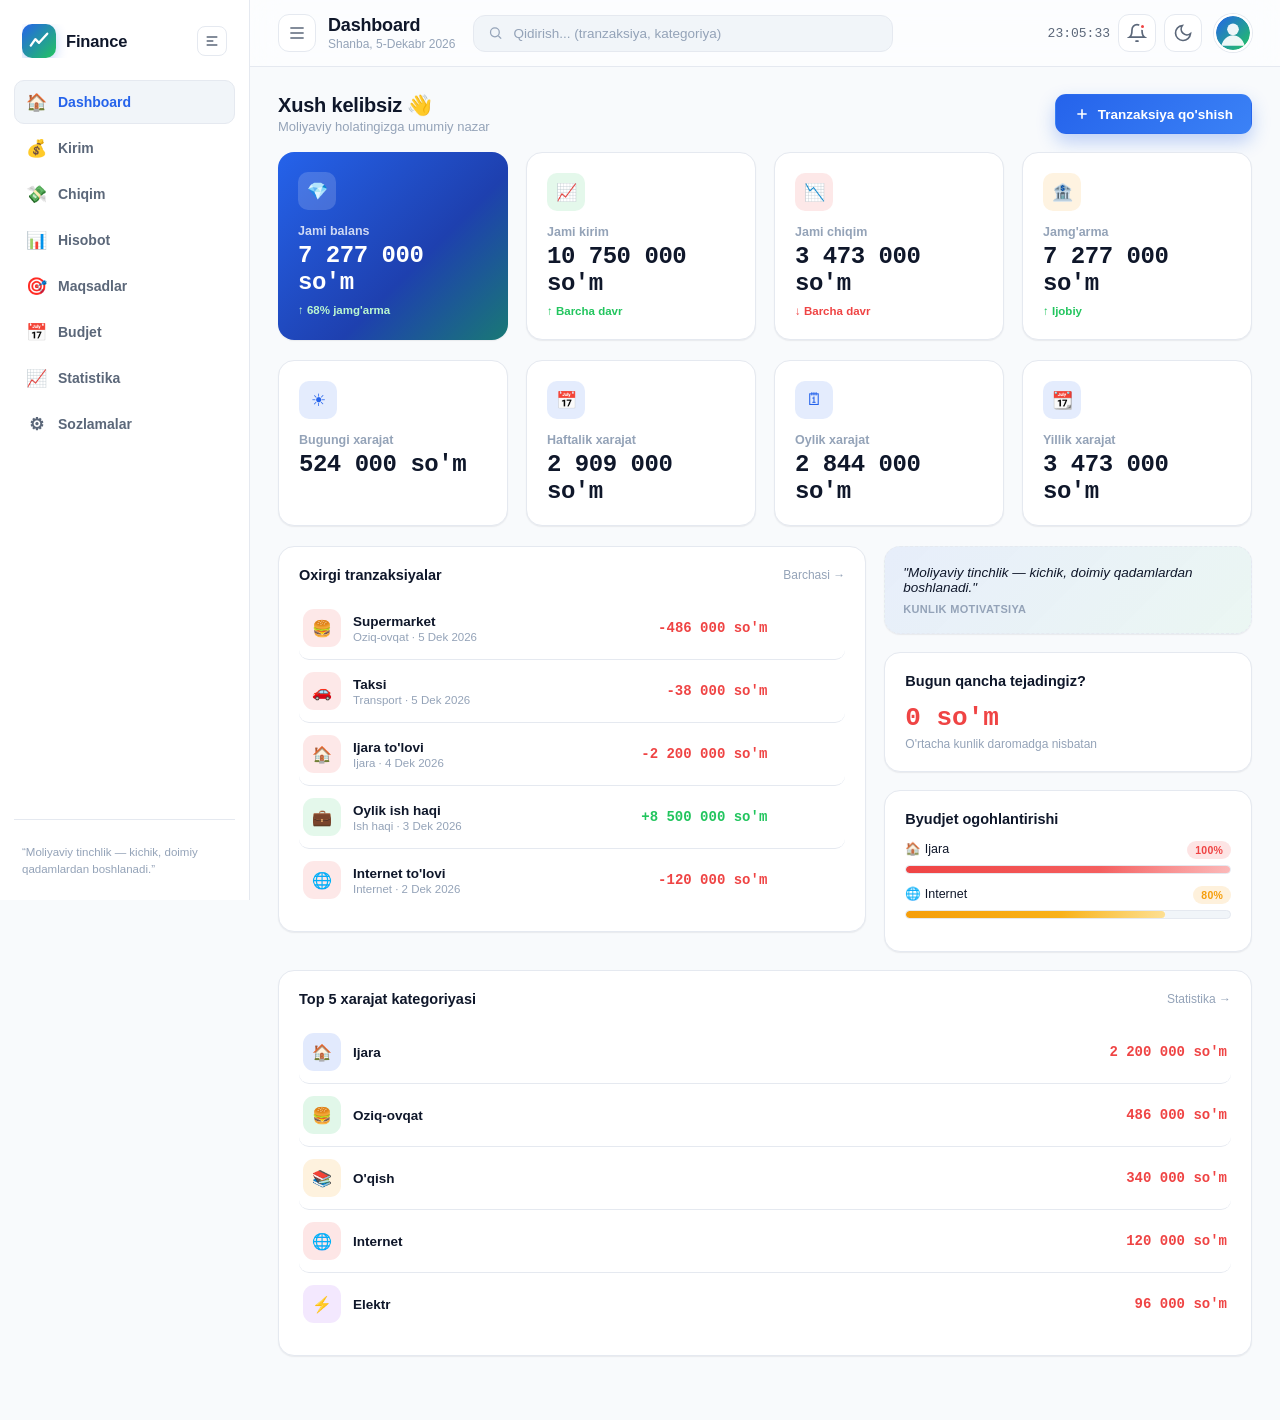
==== index.html @ dc8021df "Add files via upload" ====
<!DOCTYPE html>
<html lang="uz">
<head>
<meta charset="UTF-8">
<meta name="viewport" content="width=device-width, initial-scale=1.0">
<title>Smart Finance Dashboard</title>
<link rel="stylesheet" href="style.css">
</head>
<body>

  <!-- ============ LOADING SCREEN ============ -->
  <div id="loading-screen" class="loading-screen">
    <div class="loader-brand">
      <div class="loader-mark">
        <svg viewBox="0 0 48 48" width="48" height="48">
          <path d="M6 34 L16 20 L24 28 L42 8" fill="none" stroke="url(#loaderGrad)" stroke-width="4" stroke-linecap="round" stroke-linejoin="round"/>
          <defs>
            <linearGradient id="loaderGrad" x1="0" y1="0" x2="1" y2="1">
              <stop offset="0" stop-color="#2563EB"/>
              <stop offset="1" stop-color="#22C55E"/>
            </linearGradient>
          </defs>
        </svg>
      </div>
      <div class="loader-title">Smart Finance</div>
      <div class="loader-bar"><span id="loader-progress"></span></div>
    </div>
  </div>

  <!-- ============ APP SHELL ============ -->
  <div id="app" class="app">

    <!-- ===== SIDEBAR ===== -->
    <aside class="sidebar" id="sidebar">
      <div class="sidebar-top">
        <div class="brand">
          <div class="brand-mark">
            <svg viewBox="0 0 48 48" width="22" height="22">
              <path d="M6 34 L16 20 L24 28 L42 8" fill="none" stroke="#fff" stroke-width="5" stroke-linecap="round" stroke-linejoin="round"/>
            </svg>
          </div>
          <span class="brand-name">Finance</span>
        </div>
        <button class="sidebar-toggle" id="sidebarToggle" title="Yig'ish/Yoyish">
          <svg width="18" height="18" viewBox="0 0 24 24" fill="none" stroke="currentColor" stroke-width="2"><path d="M4 6h16M4 12h10M4 18h16"/></svg>
        </button>
      </div>

      <nav class="nav" id="nav">
        <div class="nav-indicator" id="navIndicator"></div>
        <a href="#/dashboard" class="nav-item" data-route="dashboard">
          <span class="nav-icon">🏠</span><span class="nav-label">Dashboard</span>
        </a>
        <a href="#/income" class="nav-item" data-route="income">
          <span class="nav-icon">💰</span><span class="nav-label">Kirim</span>
        </a>
        <a href="#/expense" class="nav-item" data-route="expense">
          <span class="nav-icon">💸</span><span class="nav-label">Chiqim</span>
        </a>
        <a href="#/reports" class="nav-item" data-route="reports">
          <span class="nav-icon">📊</span><span class="nav-label">Hisobot</span>
        </a>
        <a href="#/goals" class="nav-item" data-route="goals">
          <span class="nav-icon">🎯</span><span class="nav-label">Maqsadlar</span>
        </a>
        <a href="#/budget" class="nav-item" data-route="budget">
          <span class="nav-icon">📅</span><span class="nav-label">Budjet</span>
        </a>
        <a href="#/stats" class="nav-item" data-route="stats">
          <span class="nav-icon">📈</span><span class="nav-label">Statistika</span>
        </a>
        <a href="#/settings" class="nav-item" data-route="settings">
          <span class="nav-icon">⚙</span><span class="nav-label">Sozlamalar</span>
        </a>
      </nav>

      <div class="sidebar-bottom">
        <div class="mini-quote" id="miniQuote"></div>
      </div>
    </aside>

    <!-- ===== MAIN COLUMN ===== -->
    <div class="main-col">

      <!-- ===== HEADER ===== -->
      <header class="header">
        <div class="header-left">
          <button class="icon-btn mobile-menu-btn" id="mobileMenuBtn" title="Menyu">
            <svg width="20" height="20" viewBox="0 0 24 24" fill="none" stroke="currentColor" stroke-width="2"><path d="M4 6h16M4 12h16M4 18h16"/></svg>
          </button>
          <div>
            <div class="header-title" id="pageTitle">Dashboard</div>
            <div class="header-sub" id="headerDate">—</div>
          </div>
        </div>

        <div class="header-search">
          <svg width="16" height="16" viewBox="0 0 24 24" fill="none" stroke="currentColor" stroke-width="2"><circle cx="11" cy="11" r="7"/><path d="M21 21l-4.3-4.3"/></svg>
          <input type="text" id="globalSearch" placeholder="Qidirish... (tranzaksiya, kategoriya)" autocomplete="off">
          <div class="search-results" id="searchResults"></div>
        </div>

        <div class="header-right">
          <div class="header-clock" id="headerClock">00:00:00</div>
          <button class="icon-btn" id="notifBtn" title="Bildirishnomalar">
            <svg width="20" height="20" viewBox="0 0 24 24" fill="none" stroke="currentColor" stroke-width="2"><path d="M18 8a6 6 0 0 0-12 0c0 7-3 9-3 9h18s-3-2-3-9"/><path d="M13.7 21a2 2 0 0 1-3.4 0"/></svg>
            <span class="notif-dot" id="notifDot"></span>
          </button>
          <button class="icon-btn" id="darkModeBtn" title="Tungi rejim">
            <svg width="20" height="20" viewBox="0 0 24 24" fill="none" stroke="currentColor" stroke-width="2" id="themeIcon"><path d="M21 12.8A9 9 0 1 1 11.2 3 7 7 0 0 0 21 12.8z"/></svg>
          </button>
          <div class="user-menu" id="userMenu">
            <img src="avatar.svg" alt="Foydalanuvchi" class="avatar" id="avatarImg">
            <div class="user-dropdown" id="userDropdown">
              <div class="user-dropdown-name" id="dropdownName">Foydalanuvchi</div>
              <a href="#/settings" data-route="settings">Profilni tahrirlash</a>
              <a href="#" id="printBtn">Chop etish</a>
              <a href="#" id="exportPdfBtn">PDF eksport</a>
              <a href="#" id="exportExcelBtn">Excel eksport</a>
            </div>
          </div>
        </div>
      </header>

      <!-- ===== DYNAMIC MAIN ===== -->
      <main id="main" class="main"></main>
    </div>
  </div>

  <!-- ===== TOAST CONTAINER ===== -->
  <div class="toast-container" id="toastContainer"></div>

  <!-- ===== MODAL ROOT ===== -->
  <div class="modal-overlay" id="modalOverlay">
    <div class="modal" id="modalRoot"></div>
  </div>

  <!-- ===== CONFETTI CANVAS ===== -->
  <canvas id="confettiCanvas" class="confetti-canvas"></canvas>

  <script src="script.js"></script>
</body>
</html>
---- style.css ----
/* ===================================================================
   SMART FINANCE DASHBOARD — STYLE SYSTEM
   Design language: quiet SaaS surface (Stripe/Linear inspired),
   one signature move: the sliding sidebar indicator + gradient
   balance ribbon on the hero stat card.
=================================================================== */

:root{
  --primary:#2563EB;
  --primary-dark:#1D4ED8;
  --success:#22C55E;
  --danger:#EF4444;
  --warning:#F59E0B;
  --bg:#F8FAFC;
  --bg-dark:#111827;

  --surface:#FFFFFF;
  --surface-alt:#F1F5F9;
  --border:#E5E9F0;
  --text:#0F172A;
  --text-soft:#5B6779;
  --text-faint:#94A3B8;

  --radius:16px;
  --radius-sm:10px;
  --radius-lg:22px;

  --shadow-sm:0 1px 2px rgba(15,23,42,.04), 0 1px 1px rgba(15,23,42,.03);
  --shadow-md:0 8px 24px rgba(15,23,42,.06), 0 2px 6px rgba(15,23,42,.04);
  --shadow-lg:0 20px 50px rgba(15,23,42,.10), 0 6px 16px rgba(15,23,42,.05);

  --glass-bg:rgba(255,255,255,.6);
  --glass-border:rgba(255,255,255,.4);

  --font-ui: -apple-system, BlinkMacSystemFont, "Inter", "Segoe UI", Roboto, Helvetica, Arial, sans-serif;
  --font-num: "SF Mono", "JetBrains Mono", "Consolas", monospace;

  --sidebar-w:250px;
  --sidebar-w-collapsed:76px;

  --dur-fast:.15s;
  --dur:.28s;
  --dur-slow:.5s;
  --ease: cubic-bezier(.22,.8,.24,1);
}

[data-theme="dark"]{
  --bg:#0B1220;
  --bg-dark:#111827;
  --surface:#151E30;
  --surface-alt:#1B2438;
  --border:#232E45;
  --text:#EEF2F8;
  --text-soft:#94A3B8;
  --text-faint:#5B6779;

  --glass-bg:rgba(21,30,48,.6);
  --glass-border:rgba(255,255,255,.06);

  --shadow-sm:0 1px 2px rgba(0,0,0,.3);
  --shadow-md:0 8px 24px rgba(0,0,0,.35);
  --shadow-lg:0 20px 50px rgba(0,0,0,.45);
}

*,*::before,*::after{ box-sizing:border-box; }
html,body{ height:100%; }
body{
  margin:0;
  font-family:var(--font-ui);
  background:var(--bg);
  color:var(--text);
  -webkit-font-smoothing:antialiased;
  transition:background var(--dur) var(--ease), color var(--dur) var(--ease);
  overflow-x:hidden;
}
a{ color:inherit; text-decoration:none; }
button{ font-family:inherit; }
::selection{ background:rgba(37,99,235,.18); }

/* scrollbar */
::-webkit-scrollbar{ width:10px; height:10px; }
::-webkit-scrollbar-track{ background:transparent; }
::-webkit-scrollbar-thumb{ background:var(--border); border-radius:10px; }
::-webkit-scrollbar-thumb:hover{ background:var(--text-faint); }

/* =================== LOADING SCREEN =================== */
.loading-screen{
  position:fixed; inset:0; z-index:9999;
  display:flex; align-items:center; justify-content:center;
  background:var(--bg);
  transition:opacity var(--dur-slow) var(--ease), visibility var(--dur-slow);
}
.loading-screen.hide{ opacity:0; visibility:hidden; pointer-events:none; }
.loader-brand{ display:flex; flex-direction:column; align-items:center; gap:14px; }
.loader-mark{ animation:loaderPulse 1.4s ease-in-out infinite; }
@keyframes loaderPulse{ 0%,100%{ transform:scale(1); opacity:1;} 50%{ transform:scale(1.08); opacity:.7;} }
.loader-title{ font-weight:700; font-size:15px; letter-spacing:.02em; color:var(--text-soft); }
.loader-bar{ width:160px; height:3px; border-radius:3px; background:var(--border); overflow:hidden; }
.loader-bar span{
  display:block; height:100%; width:0%;
  background:linear-gradient(90deg, var(--primary), var(--success));
  animation:loaderFill 1.1s var(--ease) forwards;
}
@keyframes loaderFill{ to{ width:100%; } }

/* =================== APP SHELL =================== */
.app{ display:flex; min-height:100vh; }

/* =================== SIDEBAR =================== */
.sidebar{
  width:var(--sidebar-w);
  flex-shrink:0;
  background:var(--surface);
  border-right:1px solid var(--border);
  display:flex; flex-direction:column;
  padding:20px 14px;
  position:sticky; top:0; height:100vh;
  transition:width var(--dur) var(--ease), transform var(--dur) var(--ease);
  z-index:100;
}
.sidebar.collapsed{ width:var(--sidebar-w-collapsed); }

.sidebar-top{ display:flex; align-items:center; justify-content:space-between; padding:4px 8px 22px; }
.brand{ display:flex; align-items:center; gap:10px; overflow:hidden; }
.brand-mark{
  width:34px; height:34px; border-radius:10px; flex-shrink:0;
  background:linear-gradient(135deg, var(--primary), var(--success));
  display:flex; align-items:center; justify-content:center;
  box-shadow:0 4px 12px rgba(37,99,235,.28);
}
.brand-name{ font-weight:800; font-size:16.5px; letter-spacing:-.01em; white-space:nowrap; transition:opacity var(--dur); }
.sidebar.collapsed .brand-name{ opacity:0; width:0; }

.sidebar-toggle{
  width:30px; height:30px; border-radius:8px; border:1px solid var(--border);
  background:transparent; color:var(--text-soft); cursor:pointer;
  display:flex; align-items:center; justify-content:center;
  transition:background var(--dur-fast), color var(--dur-fast);
  flex-shrink:0;
}
.sidebar-toggle:hover{ background:var(--surface-alt); color:var(--text); }

.nav{ position:relative; display:flex; flex-direction:column; gap:2px; flex:1; }
.nav-indicator{
  position:absolute; left:0; width:100%; height:44px;
  background:var(--surface-alt);
  border-radius:var(--radius-sm);
  transition:transform var(--dur) var(--ease);
  z-index:0;
  border:1px solid var(--border);
}
.nav-item{
  position:relative; z-index:1;
  display:flex; align-items:center; gap:12px;
  height:44px; padding:0 12px;
  border-radius:var(--radius-sm);
  color:var(--text-soft);
  font-size:14px; font-weight:600;
  transition:color var(--dur-fast);
  white-space:nowrap; overflow:hidden;
}
.nav-item:hover{ color:var(--text); }
.nav-item.active{ color:var(--primary); }
.nav-icon{ font-size:17px; width:20px; text-align:center; flex-shrink:0; }
.sidebar.collapsed .nav-label{ opacity:0; width:0; }
.sidebar.collapsed .nav-item{ justify-content:center; padding:0; }
.sidebar.collapsed .nav-icon{ width:auto; }

.sidebar-bottom{ padding-top:14px; border-top:1px solid var(--border); }
.mini-quote{
  font-size:11.5px; color:var(--text-faint); line-height:1.5; padding:10px 8px 2px;
  transition:opacity var(--dur);
}
.sidebar.collapsed .mini-quote{ opacity:0; height:0; padding:0; overflow:hidden; }

/* =================== MAIN COLUMN =================== */
.main-col{ flex:1; min-width:0; display:flex; flex-direction:column; }

/* =================== HEADER =================== */
.header{
  position:sticky; top:0; z-index:50;
  display:flex; align-items:center; gap:18px;
  padding:14px 28px;
  background:var(--glass-bg);
  backdrop-filter:blur(14px) saturate(160%);
  -webkit-backdrop-filter:blur(14px) saturate(160%);
  border-bottom:1px solid var(--border);
}
.header-left{ display:flex; align-items:center; gap:12px; }
.header-title{ font-size:18px; font-weight:800; letter-spacing:-.01em; }
.header-sub{ font-size:12px; color:var(--text-faint); margin-top:1px; }
.mobile-menu-btn{ display:none; }

.header-search{
  position:relative;
  flex:1; max-width:420px;
  display:flex; align-items:center; gap:8px;
  background:var(--surface-alt);
  border:1px solid var(--border);
  border-radius:12px;
  padding:9px 14px;
  color:var(--text-faint);
  transition:border-color var(--dur-fast), box-shadow var(--dur-fast);
}
.header-search:focus-within{ border-color:var(--primary); box-shadow:0 0 0 4px rgba(37,99,235,.10); }
.header-search input{
  border:none; outline:none; background:transparent; width:100%;
  color:var(--text); font-size:13.5px; font-family:inherit;
}
.header-search input::placeholder{ color:var(--text-faint); }
.search-results{
  position:absolute; top:calc(100% + 8px); left:0; right:0;
  background:var(--surface); border:1px solid var(--border);
  border-radius:var(--radius-sm); box-shadow:var(--shadow-lg);
  max-height:320px; overflow-y:auto; display:none; z-index:60;
}
.search-results.show{ display:block; animation:fadeSlideDown var(--dur-fast) var(--ease); }
.search-item{ padding:10px 14px; display:flex; justify-content:space-between; gap:10px; cursor:pointer; border-bottom:1px solid var(--border); font-size:13px; }
.search-item:last-child{ border-bottom:none; }
.search-item:hover{ background:var(--surface-alt); }
.search-item .si-name{ font-weight:600; }
.search-item .si-meta{ color:var(--text-faint); font-size:11.5px; }
.search-empty{ padding:16px; text-align:center; color:var(--text-faint); font-size:13px; }

.header-right{ display:flex; align-items:center; gap:8px; margin-left:auto; }
.header-clock{ font-family:var(--font-num); font-size:13px; color:var(--text-soft); min-width:74px; text-align:right; }

.icon-btn{
  position:relative;
  width:38px; height:38px; border-radius:11px;
  border:1px solid var(--border); background:var(--surface);
  color:var(--text-soft); cursor:pointer;
  display:flex; align-items:center; justify-content:center;
  transition:transform var(--dur-fast), background var(--dur-fast), color var(--dur-fast);
}
.icon-btn:hover{ background:var(--surface-alt); color:var(--text); transform:translateY(-1px); }
.icon-btn:active{ transform:translateY(0) scale(.94); }
.notif-dot{
  position:absolute; top:8px; right:9px; width:7px; height:7px; border-radius:50%;
  background:var(--danger); border:2px solid var(--surface); display:none;
}
.notif-dot.show{ display:block; }

.user-menu{ position:relative; margin-left:4px; }
.avatar{ width:38px; height:38px; border-radius:50%; cursor:pointer; border:2px solid var(--surface); box-shadow:0 0 0 1px var(--border); display:block; }
.user-dropdown{
  position:absolute; top:calc(100% + 10px); right:0; min-width:200px;
  background:var(--surface); border:1px solid var(--border); border-radius:var(--radius-sm);
  box-shadow:var(--shadow-lg); padding:8px; display:none; z-index:60;
}
.user-dropdown.show{ display:block; animation:fadeSlideDown var(--dur-fast) var(--ease); }
.user-dropdown-name{ font-size:12.5px; font-weight:700; color:var(--text-faint); padding:6px 10px 8px; border-bottom:1px solid var(--border); margin-bottom:4px; }
.user-dropdown a{ display:block; padding:9px 10px; font-size:13.5px; border-radius:8px; color:var(--text); }
.user-dropdown a:hover{ background:var(--surface-alt); }

@keyframes fadeSlideDown{ from{ opacity:0; transform:translateY(-6px);} to{ opacity:1; transform:translateY(0);} }

/* =================== MAIN CONTENT =================== */
.main{ padding:26px 28px 60px; flex:1; }
.view{ animation:viewIn var(--dur) var(--ease); }
@keyframes viewIn{ from{ opacity:0; transform:translateY(8px);} to{ opacity:1; transform:translateY(0);} }

.section-head{ display:flex; align-items:flex-end; justify-content:space-between; gap:14px; margin-bottom:18px; flex-wrap:wrap; }
.section-head h2{ font-size:20px; margin:0 0 2px; font-weight:800; letter-spacing:-.01em; }
.section-head p{ margin:0; color:var(--text-faint); font-size:13px; }

/* buttons */
.btn{
  display:inline-flex; align-items:center; justify-content:center; gap:8px;
  height:40px; padding:0 18px; border-radius:11px; border:1px solid transparent;
  font-weight:700; font-size:13.5px; cursor:pointer;
  transition:transform var(--dur-fast), box-shadow var(--dur-fast), background var(--dur-fast), filter var(--dur-fast);
  position:relative; overflow:hidden;
}
.btn:active{ transform:scale(.97); }
.btn-primary{ background:linear-gradient(135deg, var(--primary), #3B82F6); color:#fff; box-shadow:0 8px 18px rgba(37,99,235,.28); }
.btn-primary:hover{ filter:brightness(1.06); box-shadow:0 10px 22px rgba(37,99,235,.36); }
.btn-outline{ background:var(--surface); border-color:var(--border); color:var(--text); }
.btn-outline:hover{ background:var(--surface-alt); }
.btn-danger-ghost{ background:transparent; color:var(--danger); border-color:transparent; }
.btn-danger-ghost:hover{ background:rgba(239,68,68,.08); }
.btn-sm{ height:32px; padding:0 12px; font-size:12.5px; border-radius:9px; }
.btn-icon-only{ width:40px; padding:0; }

/* ripple */
.ripple{ position:absolute; border-radius:50%; background:rgba(255,255,255,.5); transform:scale(0); animation:rippleAnim .6s var(--ease); pointer-events:none; }
[data-theme="dark"] .btn-outline .ripple{ background:rgba(255,255,255,.15); }
@keyframes rippleAnim{ to{ transform:scale(3); opacity:0; } }

/* =================== CARDS / GRID =================== */
.card{
  background:var(--surface); border:1px solid var(--border); border-radius:var(--radius);
  box-shadow:var(--shadow-sm); transition:box-shadow var(--dur), transform var(--dur), border-color var(--dur);
}
.card:hover{ box-shadow:var(--shadow-md); }
.grid{ display:grid; gap:18px; }

.stat-grid{ grid-template-columns:repeat(4,1fr); margin-bottom:20px; }
.stat-grid.secondary{ grid-template-columns:repeat(4,1fr); }

.stat-card{
  padding:20px; position:relative; overflow:hidden; cursor:default;
}
.stat-card:hover{ transform:translateY(-3px); }
.stat-card .stat-icon{
  width:38px; height:38px; border-radius:10px; display:flex; align-items:center; justify-content:center;
  font-size:17px; margin-bottom:14px;
}
.stat-card .stat-label{ font-size:12.5px; color:var(--text-faint); font-weight:600; }
.stat-card .stat-value{ font-family:var(--font-num); font-size:24px; font-weight:700; margin-top:4px; letter-spacing:-.02em; }
.stat-card .stat-delta{ font-size:11.5px; margin-top:8px; font-weight:700; display:inline-flex; align-items:center; gap:4px; }
.stat-delta.up{ color:var(--success); }
.stat-delta.down{ color:var(--danger); }

.stat-card.hero{
  grid-column:span 1;
  background:linear-gradient(135deg, var(--primary) 0%, #1E40AF 60%, #16a34a 130%);
  color:#fff; border:none;
}
.stat-card.hero .stat-label{ color:rgba(255,255,255,.78); }
.stat-card.hero .stat-icon{ background:rgba(255,255,255,.16); }
.stat-card.hero .stat-delta.up{ color:#BBF7D0; }
.stat-card.hero .stat-delta.down{ color:#FECACA; }

.icon-blue{ background:rgba(37,99,235,.12); color:var(--primary); }
.icon-green{ background:rgba(34,197,94,.12); color:var(--success); }
.icon-red{ background:rgba(239,68,68,.12); color:var(--danger); }
.icon-amber{ background:rgba(245,158,11,.12); color:var(--warning); }

/* Skeleton loading */
.skeleton{
  background:linear-gradient(90deg, var(--surface-alt) 25%, var(--border) 37%, var(--surface-alt) 63%);
  background-size:400% 100%;
  animation:shimmer 1.4s ease infinite;
  border-radius:8px;
}
@keyframes shimmer{ 0%{ background-position:100% 0;} 100%{ background-position:-100% 0; } }
.skeleton-card{ height:104px; border-radius:var(--radius); }
.skeleton-row{ height:16px; margin-bottom:10px; }

/* =================== TWO COLUMN LAYOUT =================== */
.two-col{ display:grid; grid-template-columns:1.6fr 1fr; gap:18px; align-items:start; }

.panel{ padding:20px; }
.panel-head{ display:flex; align-items:center; justify-content:space-between; margin-bottom:14px; }
.panel-head h3{ font-size:14.5px; margin:0; font-weight:800; }
.panel-head .muted{ font-size:12px; color:var(--text-faint); }

/* Transaction list */
.tx-list{ display:flex; flex-direction:column; }
.tx-row{
  display:flex; align-items:center; gap:12px; padding:12px 4px;
  border-bottom:1px solid var(--border);
  transition:background var(--dur-fast);
  border-radius:10px;
}
.tx-row:hover{ background:var(--surface-alt); }
.tx-row:last-child{ border-bottom:none; }
.tx-avatar{ width:38px; height:38px; border-radius:11px; display:flex; align-items:center; justify-content:center; font-size:16px; flex-shrink:0; }
.tx-info{ flex:1; min-width:0; }
.tx-name{ font-weight:700; font-size:13.5px; }
.tx-meta{ font-size:11.5px; color:var(--text-faint); margin-top:2px; }
.tx-amount{ font-family:var(--font-num); font-weight:700; font-size:14px; white-space:nowrap; }
.tx-amount.in{ color:var(--success); }
.tx-amount.out{ color:var(--danger); }
.tx-actions{ display:flex; gap:6px; opacity:0; transition:opacity var(--dur-fast); }
.tx-row:hover .tx-actions{ opacity:1; }
.tx-actions button{
  width:28px; height:28px; border-radius:8px; border:1px solid var(--border); background:var(--surface);
  cursor:pointer; display:flex; align-items:center; justify-content:center; color:var(--text-soft);
}
.tx-actions button:hover{ color:var(--primary); background:var(--surface-alt); }

.empty-state{ text-align:center; padding:50px 16px; color:var(--text-faint); }
.empty-state .empty-icon{ font-size:38px; margin-bottom:10px; }
.empty-state .empty-title{ font-weight:700; color:var(--text); margin-bottom:4px; }

/* Quote */
.quote-card{ padding:18px; background:linear-gradient(135deg, rgba(37,99,235,.08), rgba(34,197,94,.06)); border:1px dashed var(--border); }
.quote-card .q-text{ font-size:13.5px; font-style:italic; color:var(--text); }
.quote-card .q-label{ font-size:11px; color:var(--text-faint); margin-top:8px; font-weight:700; letter-spacing:.03em; text-transform:uppercase; }

/* Progress bar */
.progress-track{ height:9px; background:var(--surface-alt); border-radius:20px; overflow:hidden; position:relative; border:1px solid var(--border); }
.progress-fill{ height:100%; border-radius:20px; background:linear-gradient(90deg, var(--primary), var(--success)); transition:width .8s var(--ease); position:relative; }
.progress-fill.warn{ background:linear-gradient(90deg, var(--warning), #FBBF24); }
.progress-fill.danger{ background:linear-gradient(90deg, var(--danger), #F87171); }
.progress-fill::after{
  content:''; position:absolute; inset:0;
  background:linear-gradient(110deg, transparent 30%, rgba(255,255,255,.5) 50%, transparent 70%);
  background-size:200% 100%; animation:progShine 2.2s linear infinite;
}
[data-theme="dark"] .progress-fill::after{ background:linear-gradient(110deg, transparent 30%, rgba(255,255,255,.15) 50%, transparent 70%); background-size:200% 100%; }
@keyframes progShine{ from{ background-position:200% 0;} to{ background-position:-200% 0; } }

/* Goal card */
.goal-card{ padding:18px; display:flex; flex-direction:column; gap:12px; }
.goal-top{ display:flex; justify-content:space-between; align-items:flex-start; gap:10px; }
.goal-name{ font-weight:800; font-size:14.5px; }
.goal-sub{ font-size:11.5px; color:var(--text-faint); margin-top:2px; }
.goal-nums{ display:flex; justify-content:space-between; font-size:12px; color:var(--text-soft); font-family:var(--font-num); }
.goal-percent{ font-weight:800; font-family:var(--font-num); font-size:20px; }
.goal-grid{ grid-template-columns:repeat(3,1fr); }

/* Budget card */
.budget-card{ padding:16px; display:flex; flex-direction:column; gap:10px; }
.budget-top{ display:flex; justify-content:space-between; align-items:center; }
.budget-cat{ font-weight:700; font-size:13.5px; display:flex; align-items:center; gap:8px; }
.budget-amounts{ font-size:11.5px; color:var(--text-faint); font-family:var(--font-num); }
.badge{ font-size:10.5px; font-weight:800; padding:3px 8px; border-radius:20px; letter-spacing:.02em; }
.badge-ok{ background:rgba(34,197,94,.12); color:var(--success); }
.badge-warn{ background:rgba(245,158,11,.14); color:var(--warning); }
.badge-danger{ background:rgba(239,68,68,.14); color:var(--danger); }

/* Reports */
.report-grid{ grid-template-columns:repeat(2,1fr); }
.report-card{ padding:18px; display:flex; flex-direction:column; gap:6px; }
.report-label{ font-size:12px; color:var(--text-faint); font-weight:700; }
.report-value{ font-size:19px; font-weight:800; font-family:var(--font-num); }
.report-extra{ font-size:11.5px; color:var(--text-faint); }

/* Charts */
.chart-card{ padding:18px; }
.chart-legend{ display:flex; flex-wrap:wrap; gap:10px; margin-top:12px; }
.legend-item{ display:flex; align-items:center; gap:6px; font-size:11.5px; color:var(--text-soft); }
.legend-dot{ width:9px; height:9px; border-radius:3px; }
canvas.chart-canvas{ width:100%; display:block; }

/* Forms */
.form-grid{ display:grid; grid-template-columns:1fr 1fr; gap:14px; }
.field{ display:flex; flex-direction:column; gap:6px; }
.field.full{ grid-column:1/-1; }
.field label{ font-size:12px; font-weight:700; color:var(--text-soft); }
.field input, .field select, .field textarea{
  height:42px; border-radius:10px; border:1px solid var(--border); background:var(--surface-alt);
  padding:0 13px; font-size:13.5px; color:var(--text); font-family:inherit; outline:none;
  transition:border-color var(--dur-fast), box-shadow var(--dur-fast), background var(--dur-fast);
}
.field textarea{ height:auto; padding:10px 13px; resize:vertical; min-height:70px; }
.field input:focus, .field select:focus, .field textarea:focus{
  border-color:var(--primary); box-shadow:0 0 0 4px rgba(37,99,235,.10); background:var(--surface);
}
.field.error input, .field.error select{ border-color:var(--danger); box-shadow:0 0 0 4px rgba(239,68,68,.08); }
.field-error-msg{ font-size:11px; color:var(--danger); display:none; }
.field.error .field-error-msg{ display:block; }
.type-toggle{ display:flex; gap:8px; }
.type-toggle button{
  flex:1; height:42px; border-radius:10px; border:1px solid var(--border); background:var(--surface-alt);
  font-weight:700; font-size:13px; cursor:pointer; color:var(--text-soft); transition:all var(--dur-fast);
}
.type-toggle button.active-in{ background:rgba(34,197,94,.14); color:var(--success); border-color:var(--success); }
.type-toggle button.active-out{ background:rgba(239,68,68,.14); color:var(--danger); border-color:var(--danger); }

/* toolbar for lists */
.toolbar{ display:flex; gap:10px; flex-wrap:wrap; margin-bottom:16px; align-items:center; }
.toolbar input, .toolbar select{
  height:38px; border-radius:10px; border:1px solid var(--border); background:var(--surface);
  padding:0 12px; font-size:13px; color:var(--text); outline:none; font-family:inherit;
}
.toolbar input:focus, .toolbar select:focus{ border-color:var(--primary); }
.toolbar .spacer{ flex:1; }

/* table */
.tx-table-wrap{ overflow-x:auto; }
table.tx-table{ width:100%; border-collapse:collapse; font-size:13px; min-width:640px; }
table.tx-table th{ text-align:left; padding:10px 12px; color:var(--text-faint); font-size:11.5px; text-transform:uppercase; letter-spacing:.03em; font-weight:700; border-bottom:1px solid var(--border); cursor:pointer; user-select:none; white-space:nowrap; }
table.tx-table th:hover{ color:var(--text); }
table.tx-table td{ padding:12px; border-bottom:1px solid var(--border); }
table.tx-table tr:hover td{ background:var(--surface-alt); }

.pagination{ display:flex; justify-content:center; gap:6px; margin-top:16px; }
.pagination button{
  width:32px; height:32px; border-radius:8px; border:1px solid var(--border); background:var(--surface);
  cursor:pointer; font-size:12.5px; font-weight:700; color:var(--text-soft);
}
.pagination button.active{ background:var(--primary); color:#fff; border-color:var(--primary); }
.pagination button:hover:not(.active){ background:var(--surface-alt); }

/* toast */
.toast-container{ position:fixed; top:20px; right:20px; z-index:9998; display:flex; flex-direction:column; gap:10px; }
.toast{
  min-width:280px; max-width:340px; background:var(--surface); border:1px solid var(--border);
  border-radius:12px; box-shadow:var(--shadow-lg); padding:13px 15px; display:flex; gap:10px; align-items:flex-start;
  transform:translateX(120%); animation:toastIn .4s var(--ease) forwards;
}
.toast.hide{ animation:toastOut .35s var(--ease) forwards; }
@keyframes toastIn{ to{ transform:translateX(0); } }
@keyframes toastOut{ to{ transform:translateX(120%); opacity:0; } }
.toast-icon{ width:30px; height:30px; border-radius:9px; display:flex; align-items:center; justify-content:center; flex-shrink:0; font-size:14px; }
.toast-body{ flex:1; }
.toast-title{ font-weight:700; font-size:13px; }
.toast-msg{ font-size:12px; color:var(--text-faint); margin-top:2px; }
.toast.success .toast-icon{ background:rgba(34,197,94,.14); color:var(--success); }
.toast.error .toast-icon{ background:rgba(239,68,68,.14); color:var(--danger); }
.toast.info .toast-icon{ background:rgba(37,99,235,.14); color:var(--primary); }
.toast.warn .toast-icon{ background:rgba(245,158,11,.14); color:var(--warning); }

/* modal */
.modal-overlay{
  position:fixed; inset:0; background:rgba(15,23,42,.45); backdrop-filter:blur(3px);
  display:none; align-items:flex-start; justify-content:center; z-index:9000; padding:6vh 16px; overflow-y:auto;
}
.modal-overlay.show{ display:flex; animation:fadeIn var(--dur-fast); }
@keyframes fadeIn{ from{ opacity:0;} to{ opacity:1;} }
.modal{
  background:var(--surface); border-radius:var(--radius-lg); border:1px solid var(--border);
  width:100%; max-width:560px; box-shadow:var(--shadow-lg); padding:24px;
  animation:modalPop var(--dur) var(--ease);
}
@keyframes modalPop{ from{ opacity:0; transform:translateY(14px) scale(.98);} to{ opacity:1; transform:translateY(0) scale(1);} }
.modal-head{ display:flex; align-items:center; justify-content:space-between; margin-bottom:18px; }
.modal-head h3{ margin:0; font-size:17px; font-weight:800; }
.modal-close{ width:32px; height:32px; border-radius:9px; border:1px solid var(--border); background:transparent; cursor:pointer; color:var(--text-soft); }
.modal-close:hover{ background:var(--surface-alt); }
.modal-actions{ display:flex; justify-content:flex-end; gap:10px; margin-top:20px; }

/* confetti */
.confetti-canvas{ position:fixed; inset:0; pointer-events:none; z-index:9500; display:none; }

/* count up helper */
.countup{ display:inline-block; }

/* responsive */
@media (max-width:1180px){
  .stat-grid, .stat-grid.secondary{ grid-template-columns:repeat(2,1fr); }
  .two-col{ grid-template-columns:1fr; }
  .report-grid{ grid-template-columns:1fr; }
  .goal-grid{ grid-template-columns:repeat(2,1fr); }
}
@media (max-width:860px){
  .sidebar{
    position:fixed; left:0; top:0; height:100vh; transform:translateX(-100%);
    box-shadow:var(--shadow-lg);
  }
  .sidebar.mobile-open{ transform:translateX(0); }
  .mobile-menu-btn{ display:flex; }
  .header-search{ display:none; }
  .stat-grid, .stat-grid.secondary{ grid-template-columns:repeat(2,1fr); }
  .form-grid{ grid-template-columns:1fr; }
  .goal-grid{ grid-template-columns:1fr; }
}
@media (max-width:520px){
  .stat-grid, .stat-grid.secondary{ grid-template-columns:1fr; }
  .header{ padding:12px 16px; gap:10px; }
  .main{ padding:18px 14px 50px; }
  .header-clock{ display:none; }
}

/* reduced motion */
@media (prefers-reduced-motion: reduce){
  *{ animation-duration:.001ms !important; transition-duration:.001ms !important; }
}
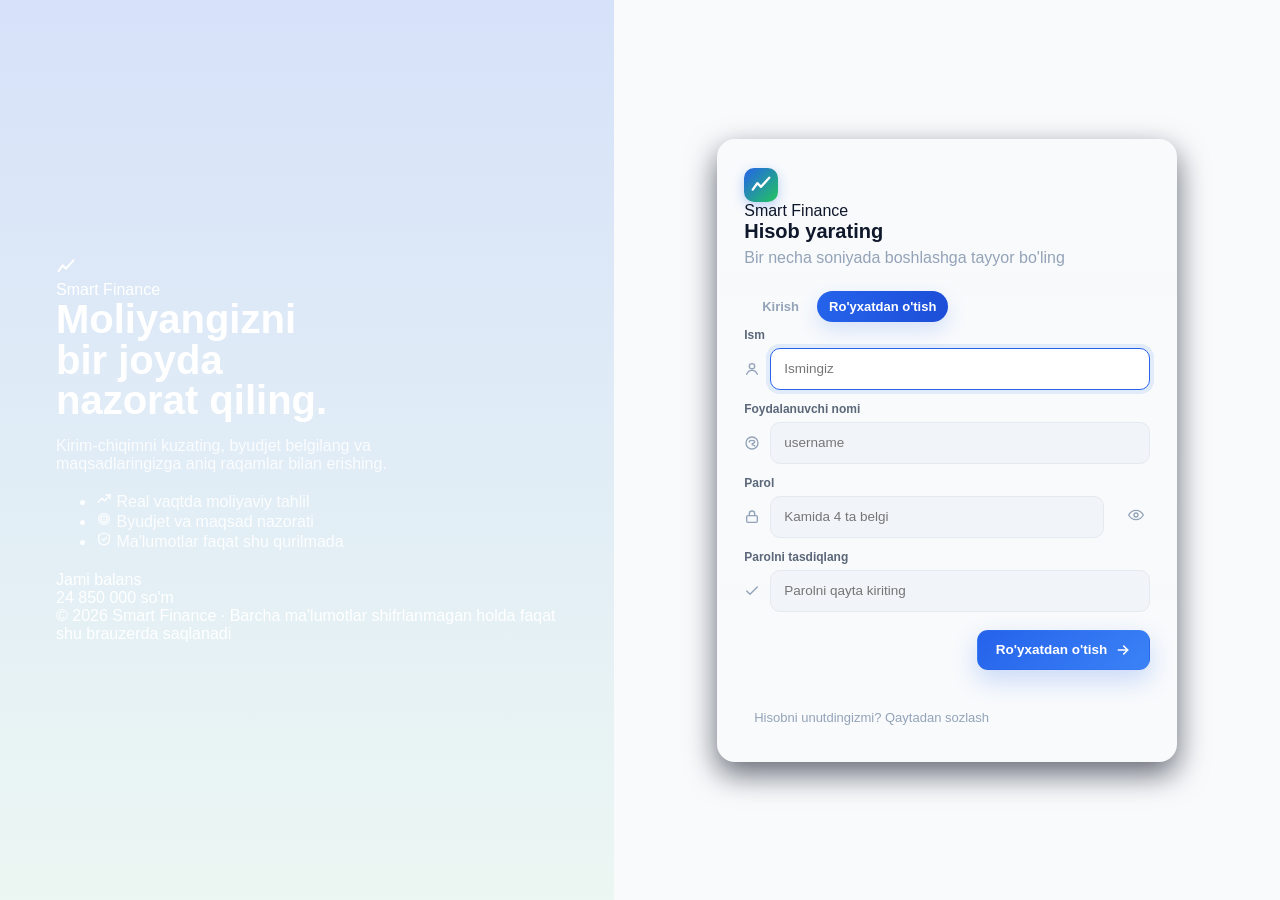
==== commit 97eef305: "Add files via upload" ====
--- a/index.html
+++ b/index.html
@@ -49,28 +49,28 @@
       <nav class="nav" id="nav">
         <div class="nav-indicator" id="navIndicator"></div>
         <a href="#/dashboard" class="nav-item" data-route="dashboard">
-          <span class="nav-icon">🏠</span><span class="nav-label">Dashboard</span>
+          <span class="nav-icon"><svg width="18" height="18" viewBox="0 0 24 24" fill="none" stroke="currentColor" stroke-width="2" stroke-linecap="round" stroke-linejoin="round"><path d="M4 11 12 4l8 7"/><path d="M6 10v9a1 1 0 0 0 1 1h10a1 1 0 0 0 1-1v-9"/><path d="M10 20v-5h4v5"/></svg></span><span class="nav-label">Dashboard</span>
         </a>
         <a href="#/income" class="nav-item" data-route="income">
-          <span class="nav-icon">💰</span><span class="nav-label">Kirim</span>
+          <span class="nav-icon"><svg width="18" height="18" viewBox="0 0 24 24" fill="none" stroke="currentColor" stroke-width="2" stroke-linecap="round" stroke-linejoin="round"><polyline points="3 17 9 11 13 15 21 6"/><polyline points="15 6 21 6 21 12"/></svg></span><span class="nav-label">Kirim</span>
         </a>
         <a href="#/expense" class="nav-item" data-route="expense">
-          <span class="nav-icon">💸</span><span class="nav-label">Chiqim</span>
+          <span class="nav-icon"><svg width="18" height="18" viewBox="0 0 24 24" fill="none" stroke="currentColor" stroke-width="2" stroke-linecap="round" stroke-linejoin="round"><polyline points="3 7 9 13 13 9 21 18"/><polyline points="15 18 21 18 21 12"/></svg></span><span class="nav-label">Chiqim</span>
         </a>
         <a href="#/reports" class="nav-item" data-route="reports">
-          <span class="nav-icon">📊</span><span class="nav-label">Hisobot</span>
+          <span class="nav-icon"><svg width="18" height="18" viewBox="0 0 24 24" fill="none" stroke="currentColor" stroke-width="2" stroke-linecap="round" stroke-linejoin="round"><rect x="4" y="10" width="3.6" height="10" rx="1"/><rect x="10.2" y="4" width="3.6" height="16" rx="1"/><rect x="16.4" y="13" width="3.6" height="7" rx="1"/></svg></span><span class="nav-label">Hisobot</span>
         </a>
         <a href="#/goals" class="nav-item" data-route="goals">
-          <span class="nav-icon">🎯</span><span class="nav-label">Maqsadlar</span>
+          <span class="nav-icon"><svg width="18" height="18" viewBox="0 0 24 24" fill="none" stroke="currentColor" stroke-width="2" stroke-linecap="round" stroke-linejoin="round"><circle cx="12" cy="12" r="8"/><circle cx="12" cy="12" r="4.5"/><circle cx="12" cy="12" r="1.3" fill="currentColor" stroke="none"/></svg></span><span class="nav-label">Maqsadlar</span>
         </a>
         <a href="#/budget" class="nav-item" data-route="budget">
-          <span class="nav-icon">📅</span><span class="nav-label">Budjet</span>
+          <span class="nav-icon"><svg width="18" height="18" viewBox="0 0 24 24" fill="none" stroke="currentColor" stroke-width="2" stroke-linecap="round" stroke-linejoin="round"><rect x="3" y="5" width="18" height="16" rx="2"/><line x1="3" y1="10" x2="21" y2="10"/><line x1="8" y1="3" x2="8" y2="7"/><line x1="16" y1="3" x2="16" y2="7"/></svg></span><span class="nav-label">Budjet</span>
         </a>
         <a href="#/stats" class="nav-item" data-route="stats">
-          <span class="nav-icon">📈</span><span class="nav-label">Statistika</span>
+          <span class="nav-icon"><svg width="18" height="18" viewBox="0 0 24 24" fill="none" stroke="currentColor" stroke-width="2" stroke-linecap="round" stroke-linejoin="round"><polyline points="2 12 6 12 9 4 13 20 16 12 22 12"/></svg></span><span class="nav-label">Statistika</span>
         </a>
         <a href="#/settings" class="nav-item" data-route="settings">
-          <span class="nav-icon">⚙</span><span class="nav-label">Sozlamalar</span>
+          <span class="nav-icon"><svg width="18" height="18" viewBox="0 0 24 24" fill="none" stroke="currentColor" stroke-width="2" stroke-linecap="round" stroke-linejoin="round"><line x1="4" y1="6" x2="20" y2="6"/><circle cx="9" cy="6" r="2" fill="currentColor" stroke="none"/><line x1="4" y1="12" x2="20" y2="12"/><circle cx="15" cy="12" r="2" fill="currentColor" stroke="none"/><line x1="4" y1="18" x2="20" y2="18"/><circle cx="7" cy="18" r="2" fill="currentColor" stroke="none"/></svg></span><span class="nav-label">Sozlamalar</span>
         </a>
       </nav>
 
@@ -113,10 +113,12 @@
             <img src="avatar.svg" alt="Foydalanuvchi" class="avatar" id="avatarImg">
             <div class="user-dropdown" id="userDropdown">
               <div class="user-dropdown-name" id="dropdownName">Foydalanuvchi</div>
-              <a href="#/settings" data-route="settings">Profilni tahrirlash</a>
-              <a href="#" id="printBtn">Chop etish</a>
-              <a href="#" id="exportPdfBtn">PDF eksport</a>
-              <a href="#" id="exportExcelBtn">Excel eksport</a>
+              <a href="#/settings" data-route="settings"><svg width="15" height="15" viewBox="0 0 24 24" fill="none" stroke="currentColor" stroke-width="2" stroke-linecap="round" stroke-linejoin="round"><circle cx="12" cy="8" r="4"/><path d="M4 20c1.5-4 5-6 8-6s6.5 2 8 6"/></svg> Profilni tahrirlash</a>
+              <a href="#" id="printBtn"><svg width="15" height="15" viewBox="0 0 24 24" fill="none" stroke="currentColor" stroke-width="2" stroke-linecap="round" stroke-linejoin="round"><path d="M6 9V3h12v6"/><rect x="4" y="9" width="16" height="8" rx="1"/><path d="M6 17v4h12v-4"/></svg> Chop etish</a>
+              <a href="#" id="exportPdfBtn"><svg width="15" height="15" viewBox="0 0 24 24" fill="none" stroke="currentColor" stroke-width="2" stroke-linecap="round" stroke-linejoin="round"><path d="M14 3v5h5"/><path d="M6 3h8l5 5v13H6Z"/><line x1="9" y1="14" x2="15" y2="14"/><line x1="9" y1="17" x2="13" y2="17"/></svg> PDF eksport</a>
+              <a href="#" id="exportExcelBtn"><svg width="15" height="15" viewBox="0 0 24 24" fill="none" stroke="currentColor" stroke-width="2" stroke-linecap="round" stroke-linejoin="round"><path d="M14 3v5h5"/><path d="M6 3h8l5 5v13H6Z"/><line x1="9.5" y1="13" x2="14.5" y2="18"/><line x1="14.5" y1="13" x2="9.5" y2="18"/></svg> Excel eksport</a>
+              <div class="user-dropdown-divider"></div>
+              <a href="#" id="logoutBtn" class="user-dropdown-danger"><svg width="15" height="15" viewBox="0 0 24 24" fill="none" stroke="currentColor" stroke-width="2" stroke-linecap="round" stroke-linejoin="round"><path d="M9 21H5a2 2 0 0 1-2-2V5a2 2 0 0 1 2-2h4"/><polyline points="16 17 21 12 16 7"/><line x1="21" y1="12" x2="9" y2="12"/></svg> Chiqish</a>
             </div>
           </div>
         </div>
@@ -138,6 +140,7 @@
   <!-- ===== CONFETTI CANVAS ===== -->
   <canvas id="confettiCanvas" class="confetti-canvas"></canvas>
 
+  <script src="auth.js"></script>
   <script src="script.js"></script>
 </body>
-</html>
+</html>
--- a/style.css
+++ b/style.css
@@ -297,6 +297,109 @@
 
 .stat-grid{ grid-template-columns:repeat(4,1fr); margin-bottom:20px; }
 .stat-grid.secondary{ grid-template-columns:repeat(4,1fr); }
+
+/* =================== AUTH / LOGIN PAGE OVERRIDES =================== */
+.auth-shell{
+  display:flex;
+  min-height:100vh;
+  align-items:stretch;
+  gap:0;
+}
+.auth-showcase{
+  flex:1 1 48%;
+  padding:48px 56px;
+  display:flex;
+  flex-direction:column;
+  justify-content:center;
+  color:#fff;
+  background:linear-gradient(180deg, rgba(37,99,235,0.16), rgba(34,197,94,0.06));
+  min-width:360px;
+}
+.auth-showcase .showcase-headline{ font-size:40px; line-height:1.02; margin:0 0 8px; font-weight:800; }
+.auth-showcase .showcase-sub{ color:rgba(255,255,255,0.85); max-width:44ch; }
+.auth-showcase .showcase-features{ margin-top:18px; color:rgba(255,255,255,0.9); }
+.auth-showcase .showcase-mock{ margin-top:20px; }
+
+.auth-main{
+  flex:1 1 52%;
+  display:flex;
+  align-items:center;
+  justify-content:center;
+  padding:40px 56px;
+  background:transparent;
+}
+.auth-card{
+  width:460px;
+  max-width:96%;
+  padding:28px 26px;
+  border-radius:18px;
+  background:linear-gradient(180deg, rgba(255,255,255,0.02), rgba(255,255,255,0.01));
+  border:1px solid rgba(255,255,255,0.04);
+  box-shadow:0 12px 30px rgba(2,6,23,0.6);
+}
+.auth-card-head{ margin-bottom:18px; }
+.auth-title{ margin:0; font-size:20px; font-weight:800; }
+.auth-subtitle{ margin:6px 0 0; color:var(--text-faint); }
+
+.auth-form{ display:flex; flex-direction:column; gap:12px; }
+.input-icon-wrap{ display:flex; align-items:center; gap:10px; }
+.input-icon-wrap .input-icon{ color:var(--text-faint); }
+.input-icon-wrap input{ flex:1; padding:12px 12px; border-radius:10px; border:1px solid rgba(255,255,255,0.06); background:transparent; color:var(--text); outline:none; }
+.pw-wrap{ position:relative; }
+.pw-toggle{ border:0; background:transparent; cursor:pointer; margin-left:8px; color:var(--text-faint); }
+.auth-remember{ display:flex; align-items:center; gap:8px; color:var(--text-faint); }
+.auth-submit{ margin-top:6px; align-self:flex-end; }
+
+.auth-hint{ margin-top:12px; height:20px; font-size:13px; color:var(--text-faint); }
+
+/* Mobile: stack and hide showcase to focus on form */
+@media (max-width:900px){
+  .auth-shell{ flex-direction:column; }
+  .auth-showcase{ display:none; }
+  .auth-main{ padding:28px; }
+  .auth-card{ width:100%; box-shadow:var(--shadow-md); }
+}
+
+@media (max-width:480px){
+  .auth-card{ padding:18px; border-radius:14px; }
+  .auth-title{ font-size:18px; }
+}
+
+/* ===== Auth buttons & tabs ===== */
+.auth-tabs{
+  display:inline-flex;
+  align-items:center;
+  gap:6px;
+  padding:6px;
+  background:rgba(255,255,255,0.02);
+  border-radius:999px;
+}
+.auth-tab{
+  appearance:none; -webkit-appearance:none; border:0; background:transparent;
+  padding:8px 12px; border-radius:999px; cursor:pointer;
+  font-weight:700; font-size:13px; color:var(--text-faint);
+  transition:all .18s var(--ease);
+}
+.auth-tab:hover{ color:var(--text); transform:translateY(-1px); }
+.auth-tab.active{
+  background:linear-gradient(90deg,var(--primary),var(--primary-dark));
+  color:#fff; box-shadow:0 8px 20px rgba(37,99,235,.16);
+}
+.auth-tab-indicator{ display:none; }
+
+.auth-reset-link{
+  appearance:none; -webkit-appearance:none; border:0; background:transparent;
+  color:var(--text-faint); padding:8px 10px; border-radius:8px; cursor:pointer;
+  font-size:13px; display:inline-block; text-align:left;
+}
+.auth-reset-link:hover{ text-decoration:underline; color:var(--text); background:rgba(255,255,255,0.02); }
+
+/* ensure primary submit in auth-card looks prominent on dark background */
+.auth-card .btn-primary{
+  background:linear-gradient(135deg,var(--primary),#3B82F6); color:#fff; box-shadow:0 10px 24px rgba(37,99,235,.22);
+}
+
+
 
 .stat-card{
   padding:20px; position:relative; overflow:hidden; cursor:default;
